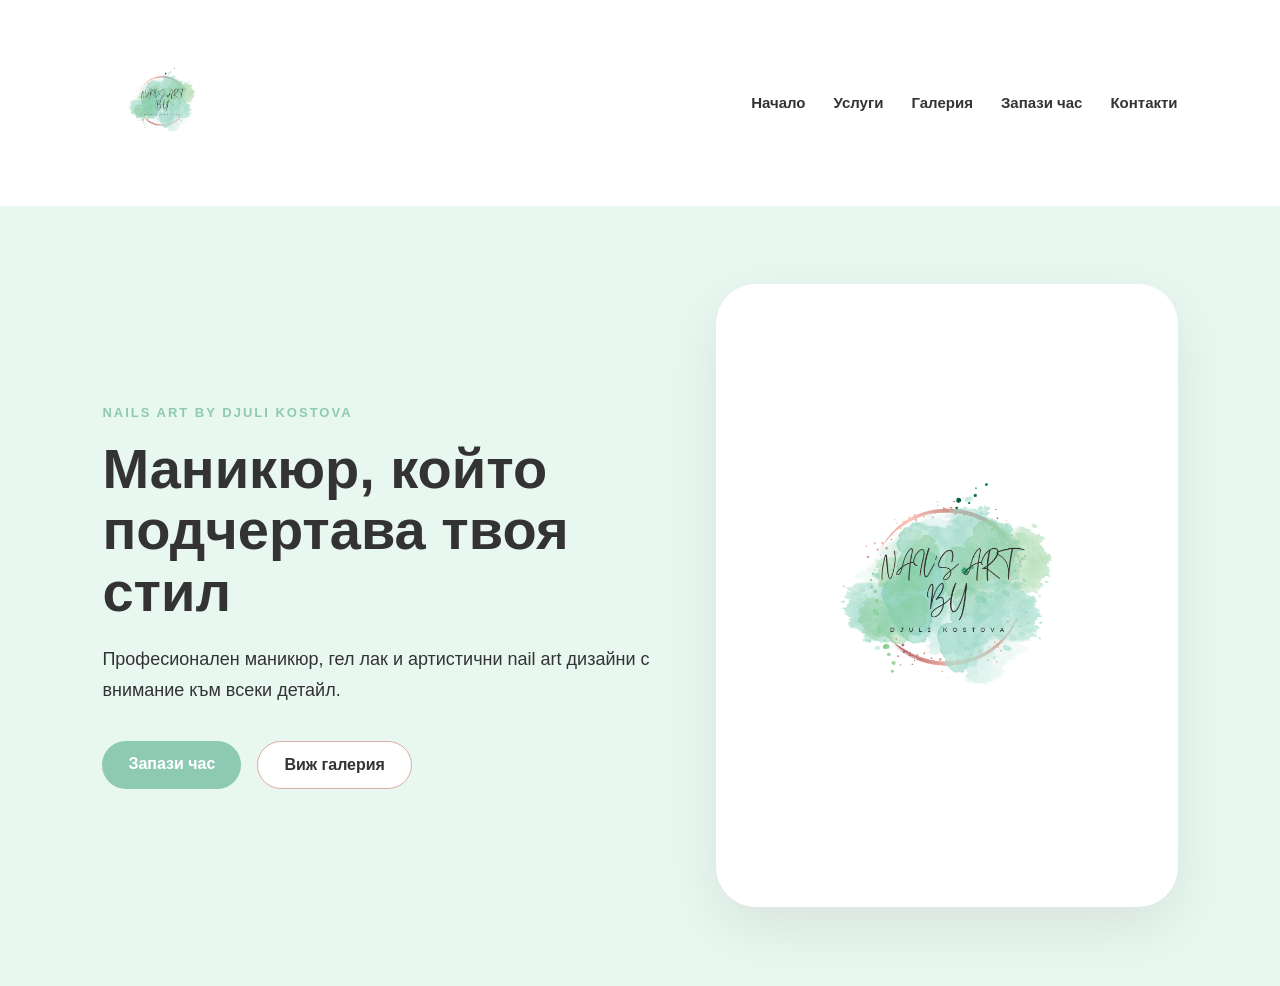
==== index.html @ b94e0c8a "Initial Art By Julie website" ====
<!DOCTYPE html>
<html lang="bg">
<head>
  <meta charset="UTF-8">
  <meta name="viewport" content="width=device-width, initial-scale=1.0">
  <title>Art By Julie | Маникюр и Nail Art</title>
  <link rel="stylesheet" href="css/style.css">
</head>
<body>

<header class="site-header">
  <a href="index.html" class="logo">
    <img src="images/logo.png" alt="Art By Julie Logo">
  </a>

  <nav class="main-nav">
    <a href="index.html">Начало</a>
    <a href="services.html">Услуги</a>
    <a href="gallery.html">Галерия</a>
    <a href="booking.html">Запази час</a>
    <a href="contact.html">Контакти</a>
  </nav>
</header>

<main>
  <section class="hero">
    <div class="hero-content">
      <span class="eyebrow">Nails Art by Djuli Kostova</span>
      <h1>Маникюр, който подчертава твоя стил</h1>
      <p>Професионален маникюр, гел лак и артистични nail art дизайни с внимание към всеки детайл.</p>

      <div class="hero-buttons">
        <a href="booking.html" class="btn btn-primary">Запази час</a>
        <a href="gallery.html" class="btn btn-secondary">Виж галерия</a>
      </div>
    </div>

    <div class="hero-card">
      <img src="images/logo.png" alt="Art By Julie">
    </div>
  </section>
</main>

</body>
</html>
---- css/style.css ----
:root {
  --mint-light: #e8f7f0;
  --mint: #bfe9d7;
  --mint-dark: #8ec9b3;
  --rose-gold: #d9b0a5;
  --text: #333333;
  --white: #ffffff;
}

* {
  margin: 0;
  padding: 0;
  box-sizing: border-box;
}

body {
  font-family: Arial, sans-serif;
  background: var(--mint-light);
  color: var(--text);
}

.site-header {
  width: 100%;
  padding: 18px 8%;
  background: var(--white);
  display: flex;
  align-items: center;
  justify-content: space-between;
}

.logo img {
  width: 120px;
  display: block;
}

.main-nav {
  display: flex;
  gap: 28px;
}

.main-nav a {
  text-decoration: none;
  color: var(--text);
  font-size: 15px;
  font-weight: 600;
}

.main-nav a:hover {
  color: var(--mint-dark);
}

.hero {
  min-height: calc(100vh - 120px);
  padding: 70px 8%;
  display: grid;
  grid-template-columns: 1.1fr 0.9fr;
  align-items: center;
  gap: 50px;
}

.eyebrow {
  display: inline-block;
  margin-bottom: 18px;
  color: var(--mint-dark);
  font-weight: bold;
  letter-spacing: 2px;
  text-transform: uppercase;
  font-size: 13px;
}

.hero h1 {
  font-size: 56px;
  line-height: 1.1;
  max-width: 650px;
  margin-bottom: 22px;
}

.hero p {
  font-size: 18px;
  line-height: 1.7;
  max-width: 560px;
  margin-bottom: 35px;
}

.hero-buttons {
  display: flex;
  gap: 16px;
  flex-wrap: wrap;
}

.btn {
  display: inline-block;
  padding: 14px 26px;
  border-radius: 30px;
  text-decoration: none;
  font-weight: bold;
}

.btn-primary {
  background: var(--mint-dark);
  color: var(--white);
}

.btn-secondary {
  background: var(--white);
  color: var(--text);
  border: 1px solid var(--rose-gold);
}

.hero-card {
  background: var(--white);
  border-radius: 40px;
  padding: 40px;
  box-shadow: 0 20px 60px rgba(0, 0, 0, 0.08);
  text-align: center;
}

.hero-card img {
  max-width: 100%;
  width: 420px;
}

/* Responsive */
@media (max-width: 900px) {
  .site-header {
    flex-direction: column;
    gap: 20px;
  }

  .main-nav {
    flex-wrap: wrap;
    justify-content: center;
    gap: 16px;
  }

  .hero {
    grid-template-columns: 1fr;
    text-align: center;
    padding: 50px 6%;
  }

  .hero h1 {
    font-size: 38px;
  }

  .hero p {
    margin-left: auto;
    margin-right: auto;
  }

  .hero-buttons {
    justify-content: center;
  }

  .hero-card img {
    width: 300px;
  }
}
.booking-page {
  max-width: 600px;
  margin: 60px auto;
  padding: 20px;
  text-align: center;
}

.booking-form {
  display: flex;
  flex-direction: column;
  gap: 18px;
  margin-top: 30px;
}

.booking-form label {
  display: flex;
  flex-direction: column;
  text-align: left;
  font-weight: bold;
}

.booking-form input,
.booking-form select {
  margin-top: 8px;
  padding: 12px;
  border: 1px solid #ddd;
  border-radius: 8px;
  font-size: 16px;
  background: var(--white);
}

.booking-form button {
  padding: 14px;
  border: none;
  border-radius: 30px;
  background: var(--mint-dark);
  color: white;
  font-size: 16px;
  font-weight: bold;
  cursor: pointer;
}

#bookingMessage {
  font-weight: bold;
  margin-top: 10px;
}
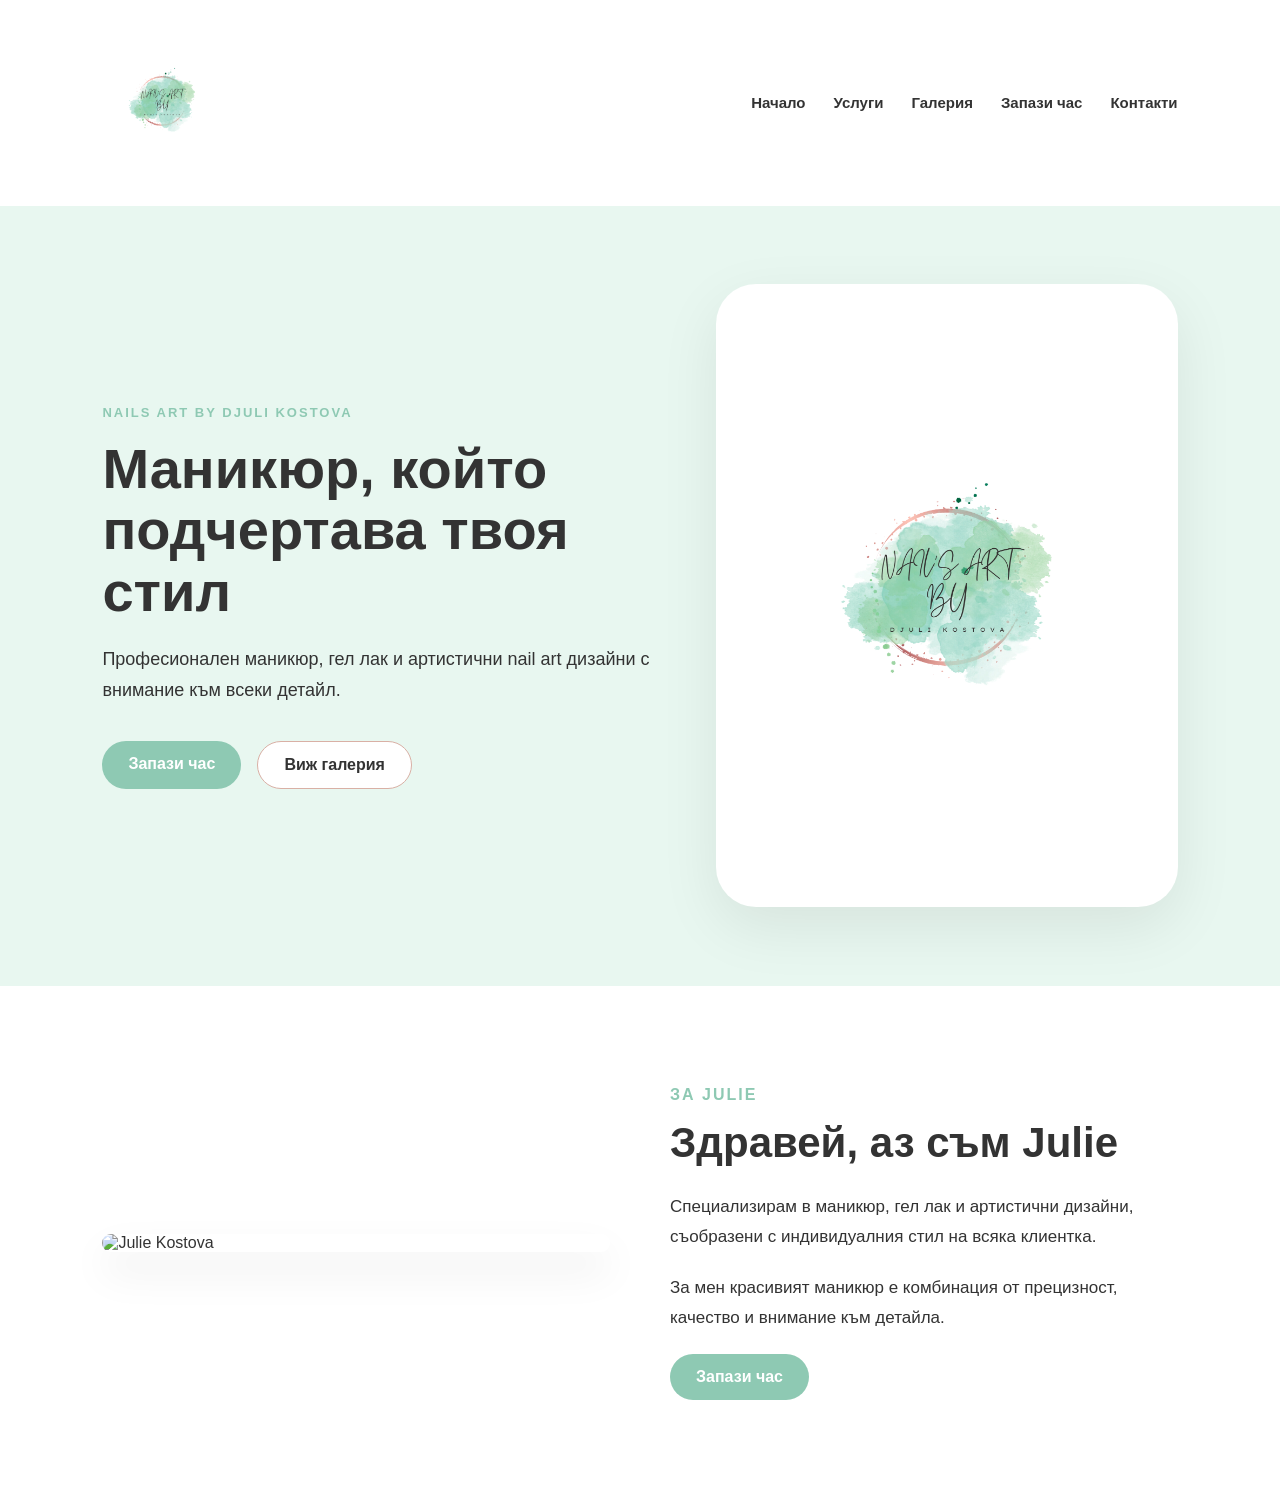
==== commit c89e1035: "Update index.html" ====
--- a/index.html
+++ b/index.html
@@ -39,6 +39,31 @@
       <img src="images/logo.png" alt="Art By Julie">
     </div>
   </section>
+  <section class="about">
+  <div class="about-image">
+    <img src="images/REMOVED.jpg" alt="Julie Kostova">
+  </div>
+
+  <div class="about-content">
+    <span class="section-label">За Julie</span>
+
+    <h2>Здравей, аз съм Julie</h2>
+
+    <p>
+      Специализирам в маникюр, гел лак и артистични дизайни,
+      съобразени с индивидуалния стил на всяка клиентка.
+    </p>
+
+    <p>
+      За мен красивият маникюр е комбинация от прецизност,
+      качество и внимание към детайла.
+    </p>
+
+    <a href="booking.html" class="btn btn-primary">
+      Запази час
+    </a>
+  </div>
+</section>
 </main>
 
 </body>
--- a/css/style.css
+++ b/css/style.css
@@ -122,6 +122,7 @@
 
 /* Responsive */
 @media (max-width: 900px) {
+    
   .site-header {
     flex-direction: column;
     gap: 20px;
@@ -155,7 +156,17 @@
   .hero-card img {
     width: 300px;
   }
-}
+  .about {
+  grid-template-columns: 1fr;
+  text-align: center;
+  }
+
+.about-content h2 {
+  font-size: 32px;
+}
+}
+
+
 .booking-page {
   max-width: 600px;
   margin: 60px auto;
@@ -201,4 +212,39 @@
 #bookingMessage {
   font-weight: bold;
   margin-top: 10px;
+}
+.about {
+  padding: 100px 8%;
+  background: white;
+  display: grid;
+  grid-template-columns: 1fr 1fr;
+  gap: 60px;
+  align-items: center;
+}
+
+.about-image img {
+  width: 100%;
+  border-radius: 30px;
+  display: block;
+  box-shadow: 0 20px 40px rgba(0,0,0,0.08);
+}
+
+.section-label {
+  display: inline-block;
+  margin-bottom: 15px;
+  color: var(--mint-dark);
+  font-weight: bold;
+  letter-spacing: 2px;
+  text-transform: uppercase;
+}
+
+.about-content h2 {
+  font-size: 42px;
+  margin-bottom: 25px;
+}
+
+.about-content p {
+  line-height: 1.8;
+  margin-bottom: 20px;
+  font-size: 17px;
 }
